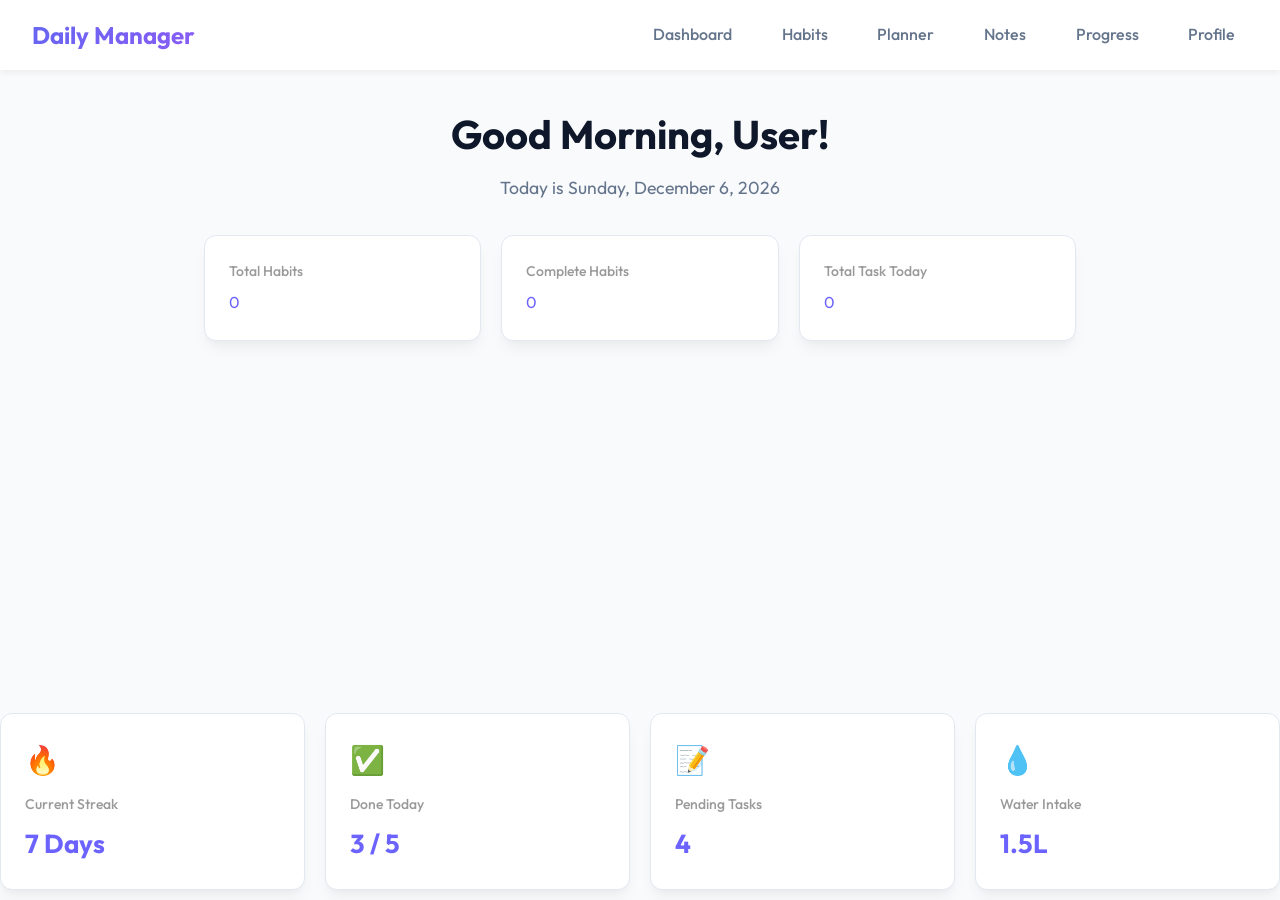
==== FRONTEND/INDEX.HTML @ a3d149a5 "container" ====
<!DOCTYPE html>
<html lang="en">
<head>
    <meta charset="UTF-8">
    <meta name="viewport" content="width=device-width, initial-scale=1.0">
    <link rel="stylesheet" href="css/global.css">
    <link rel="stylesheet" href="css/home.css">
    
    <script src="js/index.js"></script>
    <script src="js/global.js"></script>
    <title>Document</title>
</head>
<body>
   <nav class="navbar">
    <div class="logo">
            Daily Manager
        </div>
          <ul class="nav-links">
        <li><a href="index.html">Dashboard</a></li>
        <li><a href="habit.html">Habits</a></li>
        <li><a href="planner.html">Planner</a></li>
        <li><a href="note.html">Notes</a></li>
        <li><a href="progress.html">Progress</a></li>
        <li><a href="profile.html">Profile</a></li>
    </ul>
    </nav>
    <main class="container">
        <header class="page-header fade-in">
            <h1 id="greeting-message">Good Morning</h1>
            <p id="current-date">Today is......</p>
        </header>
        <section class="grid-3 fade-in">
            <div class="card">
                <h3>Total Habits</h3>
                <p id="total-habits">0</p>
            </div>
              <div class="card">
                <h3>Complete Habits</h3>
                <p class="completed-habits">0</p>
            </div>
             <div class="card">
                <h3>Total Task Today</h3>
                <p class="total-task">0</p>
            </div>
        </section>
    </main>
   
<section class="grid-4 fade-in">
    <div class="card">
        <div class="card-icon">🔥</div>
        <h3>Current Streak</h3>
        <p class="card-number">7 Days</p>
    </div>

    <div class="card">
        <div class="card-icon">✅</div>
        <h3>Done Today</h3>
        <p class="card-number">3 / 5</p>
    </div>

    <div class="card">
        <div class="card-icon">📝</div>
        <h3>Pending Tasks</h3>
        <p class="card-number">4</p>
    </div>

    <div class="card">
        <div class="card-icon">💧</div>
        <h3>Water Intake</h3>
        <p class="card-number">1.5L</p>
    </div>

</section>


           

</section>
</body>
</html>
---- FRONTEND/css/global.css ----
@import url('https://fonts.googleapis.com/css2?family=Outfit:wght@300;400;500;600;700&display=swap');

:root {
    /* Define primary colors and theme variables */
    --primary: #6366f1;
    --primary-hover: #4f46e5;
    --secondary: #8b5cf6;
    --bg-color: #f8fafc;
    --text-color: #0f172a;
    --text-muted: #64748b;
    --card-bg: #ffffff;
    --card-shadow: 0 10px 15px -3px rgba(0, 0, 0, 0.05), 0 4px 6px -2px rgba(0, 0, 0, 0.025);
    --border-color: #e2e8f0;
    --success: #10b981;
    --danger: #ef4444;
    --radius: 12px;
    --transition: 0.3s ease;
}

* {
    margin: 0;
    padding: 0;
    box-sizing: border-box;
}

body {
    font-family: 'Outfit', sans-serif;
    background-color: var(--bg-color);
    color: var(--text-color);
    line-height: 1.6;
    display: flex;
    flex-direction: column;
    min-height: 100vh;
}

/* Navbar Styling */
.navbar {
    background: var(--card-bg);
    padding: 1rem 2rem;
    display: flex;
    justify-content: space-between;
    align-items: center;
    box-shadow: 0 4px 6px -1px rgba(0, 0, 0, 0.05);
    position: sticky;
    top: 0;
    z-index: 100;
}

.navbar .logo {
    font-size: 1.5rem;
    font-weight: 700;
    background: linear-gradient(135deg, var(--primary), var(--secondary));
    -webkit-background-clip: text;
    background-clip: text;
    -webkit-text-fill-color: transparent;
    color: transparent;
}

.nav-links {
    list-style: none;
    display: flex;
    gap: 1.5rem;
}

.nav-links a {
    text-decoration: none;
    color: var(--text-muted);
    font-weight: 500;
    transition: var(--transition);
    padding: 0.5rem 0.8rem;
    border-radius: 8px;
}

.nav-links a:hover,
.nav-links a.active {
    color: var(--primary);
    background-color: #e0e7ff;
}

/* Main Layout */
.container {
    flex: 1;
    width: 100%;
    max-width: 1000px;
    margin: 2rem auto;
    padding: 0 1.5rem;
}

/* Page Header */
.page-header {
    margin-bottom: 2rem;
    text-align: center;
}

.page-header h1 {
    font-size: 2.5rem;
    margin-bottom: 0.5rem;
    color: var(--text-color);
}

.page-header p {
    color: var(--text-muted);
    font-size: 1.1rem;
}

/* Card Styling */
.card {
    background: var(--card-bg);
    border-radius: var(--radius);
    padding: 1.5rem;
    box-shadow: var(--card-shadow);
    transition: var(--transition);
    border: 1px solid var(--border-color);
}

.card:hover {
    transform: translateY(-5px);
    box-shadow: 0 20px 25px -5px rgba(0, 0, 0, 0.1), 0 10px 10px -5px rgba(0, 0, 0, 0.04);
}

/* Global Forms & Inputs */
.input-group {
    display: flex;
    gap: 1rem;
    margin-bottom: 2rem;
    flex-wrap: wrap;
}

input[type="text"],
input[type="time"],
textarea {
    flex: 1;
    padding: 0.8rem 1rem;
    border: 2px solid var(--border-color);
    border-radius: 8px;
    font-family: inherit;
    font-size: 1rem;
    transition: var(--transition);
    outline: none;
}

input[type="text"]:focus,
input[type="time"]:focus,
textarea:focus {
    border-color: var(--primary);
    box-shadow: 0 0 0 3px rgba(99, 102, 241, 0.2);
}

button {
    background: linear-gradient(135deg, var(--primary), var(--secondary));
    color: white;
    border: none;
    padding: 0.8rem 1.5rem;
    border-radius: 8px;
    font-family: inherit;
    font-size: 1rem;
    font-weight: 600;
    cursor: pointer;
    transition: var(--transition);
}

button:hover {
    transform: translateY(-2px);
    box-shadow: 0 4px 12px rgba(99, 102, 241, 0.4);
}

button.danger {
    background: var(--danger);
}

button.danger:hover {
    box-shadow: 0 4px 12px rgba(239, 68, 68, 0.4);
}

/* Global Simple animations */
@keyframes fadeIn {
    from { opacity: 0; transform: translateY(10px); }
    to { opacity: 1; transform: translateY(0); }
}

.fade-in {
    animation: fadeIn 0.5s ease forwards;
}
---- FRONTEND/css/home.css ----
/* Navbar Styling */
.navbar {
    background: var(--card-bg);
    padding: 1rem 2rem;
    display: flex;
    justify-content: space-between;
    align-items: center;
    box-shadow: 0 4px 6px -1px rgba(0, 0, 0, 0.05);
    position: sticky;
    top: 0;
    z-index: 100;
}

.navbar .logo {
    font-size: 1.5rem;
    font-weight: 700;
    background: linear-gradient(135deg, var(--primary), var(--secondary));
    -webkit-background-clip: text;
    background-clip: text;
    -webkit-text-fill-color: transparent;
    color: transparent;
}

.nav-links {
    list-style: none;
    display: flex;
    gap: 1.5rem;
}

.nav-links a {
    text-decoration: none;
    color: var(--text-muted);
    font-weight: 500;
    transition: var(--transition);
    padding: 0.5rem 0.8rem;
    border-radius: 8px;
}

.nav-links a:hover,
.nav-links a.active {
    color: var(--primary);
    background-color: #e0e7ff;
}


.grid-3 {
  display: grid;
  grid-template-columns: repeat(3, 1fr);
  gap: 1.25rem;
  padding: 0 2.5rem 1.5rem;
}

.card-1{
  background: #ffffff;
  border-radius: 16px;
  border: 1px solid #e8eaf0;
  padding: 1.5rem 1.75rem;
  transition: transform 0.2s ease, box-shadow 0.2s ease;
}

.card p{
    color: #6c63ff;
}


.grid-4 {
    display: grid;
    grid-template-columns: 1fr 1fr 1fr 1fr;
    gap: 20px;
    margin-bottom: 10px;
}

.card-icon {
    font-size: 28px;
    margin-bottom: 10px;
}


.card h3 {
    font-size: 14px;
    color: #999;
    font-weight: 500;
    margin-bottom: 8px;
}

.card-number {
    font-size: 26px;
    font-weight: 700;
    color: #6c63ff;
}
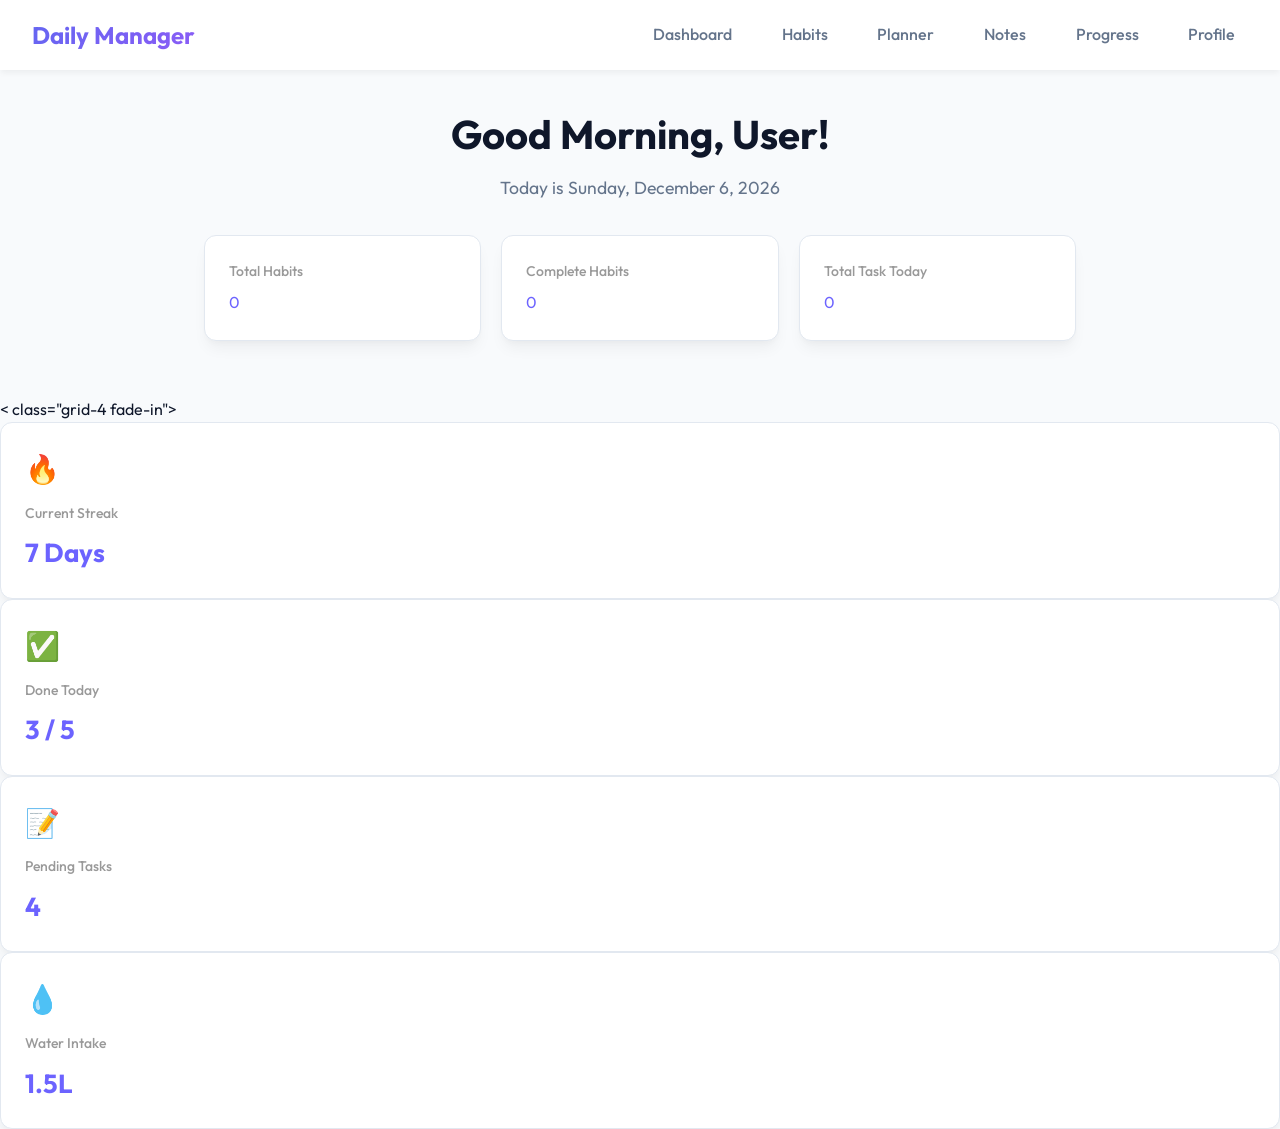
==== commit 983296da: "commit" ====
--- a/FRONTEND/INDEX.HTML
+++ b/FRONTEND/INDEX.HTML
@@ -45,7 +45,7 @@
         </section>
     </main>
    
-<section class="grid-4 fade-in">
+< class="grid-4 fade-in">
     <div class="card">
         <div class="card-icon">🔥</div>
         <h3>Current Streak</h3>
@@ -69,11 +69,7 @@
         <h3>Water Intake</h3>
         <p class="card-number">1.5L</p>
     </div>
-
-</section>
-
-
-           
+<section>
 
 </section>
 </body>
